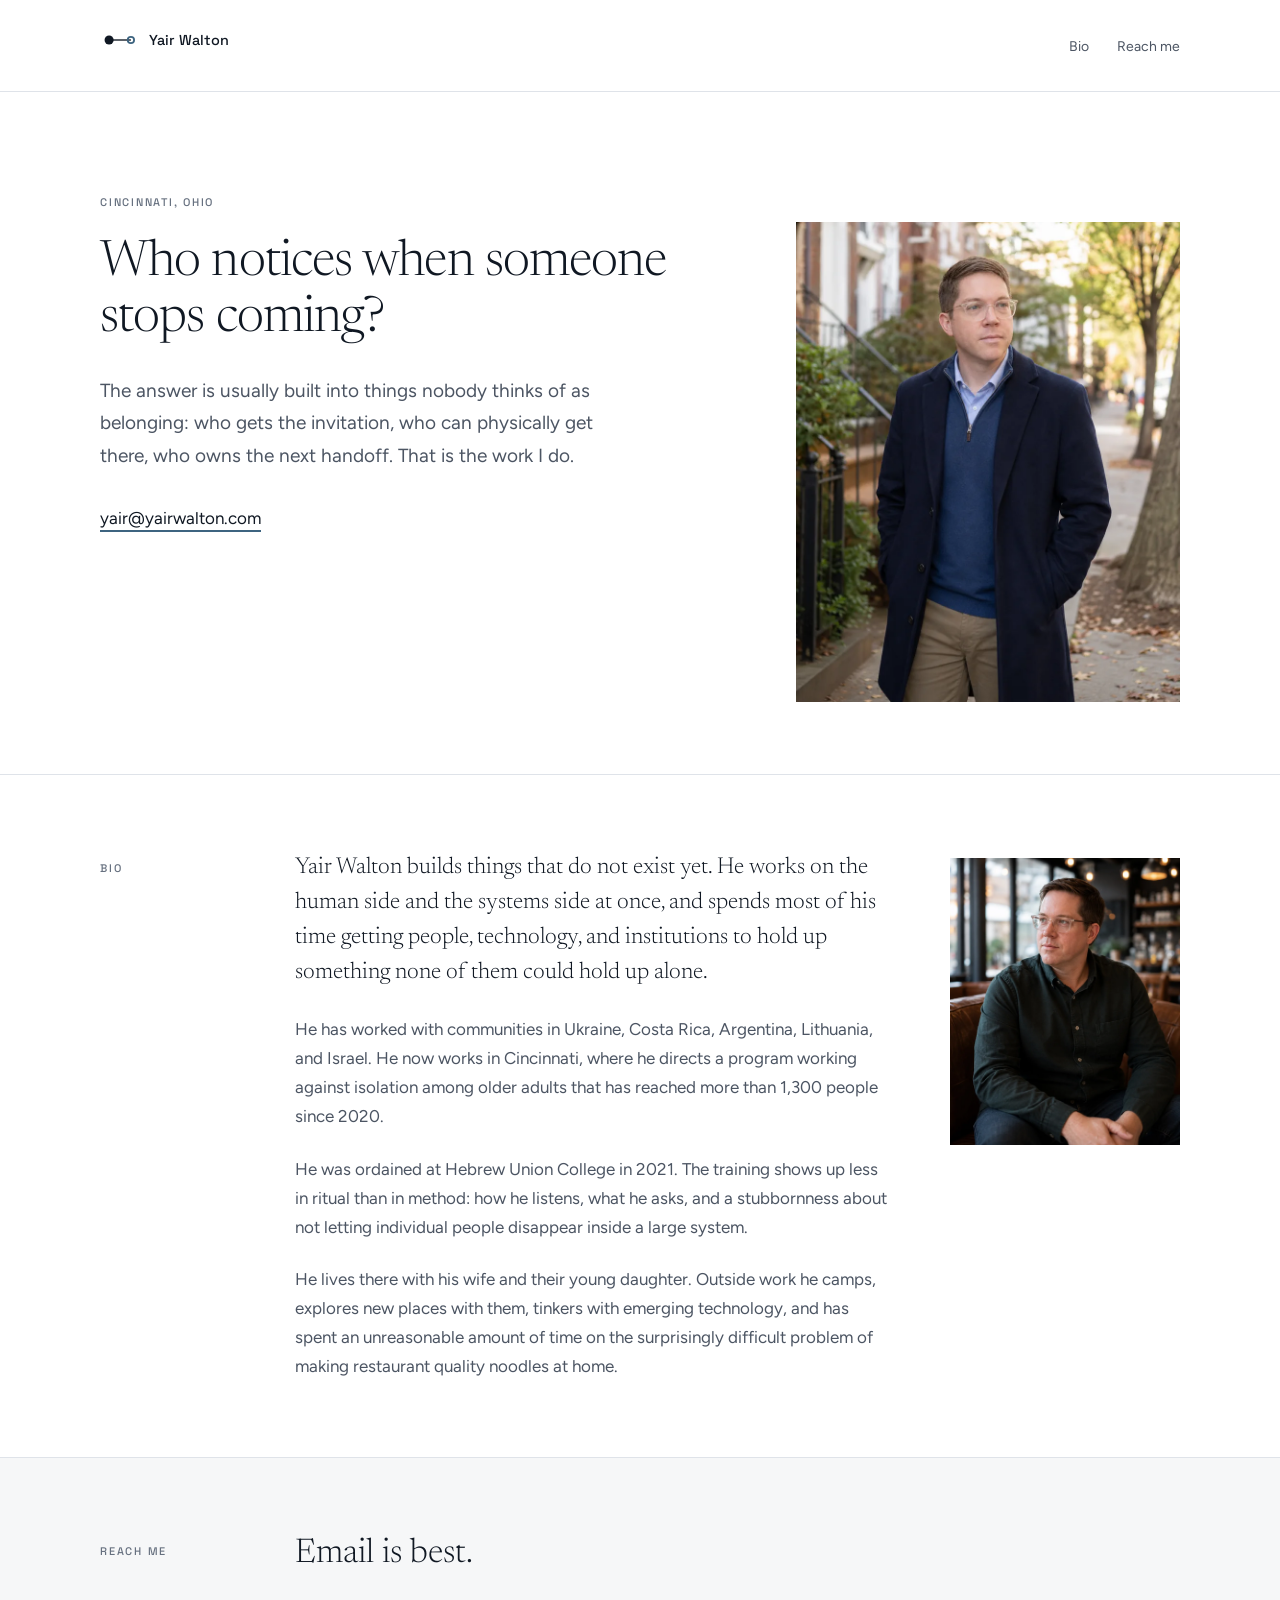
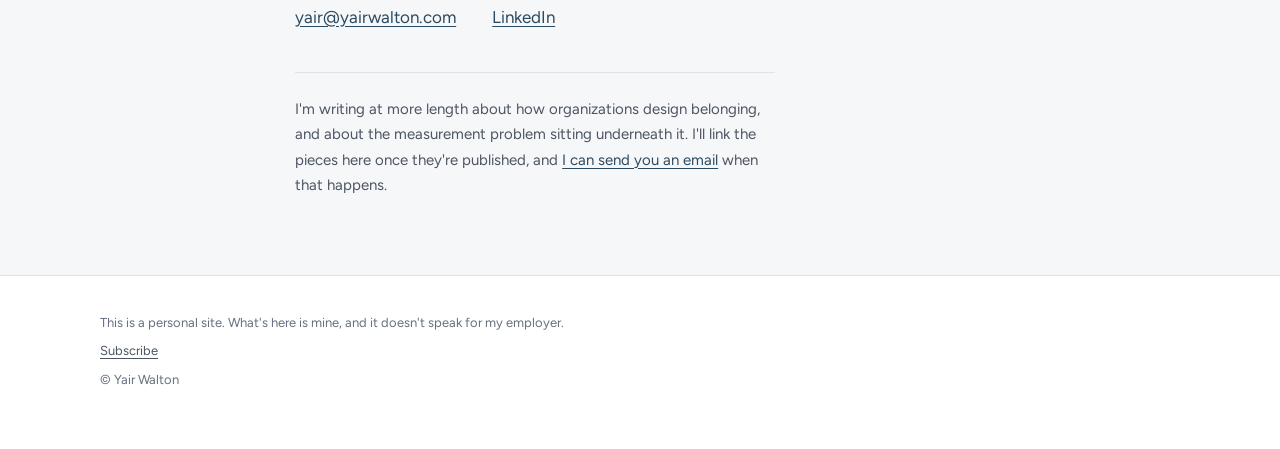
==== index.html @ 75b2b43d "Fix the ProfilePage structured data error Google reported Search Console flagged a missing required " ====
<!DOCTYPE html>
<html lang="en">
<head>
<meta charset="UTF-8">
<meta name="viewport" content="width=device-width, initial-scale=1">

<title>Yair Walton</title>
<meta name="description" content="Who notices when someone stops coming? Yair Walton builds things that do not exist yet, weaving together the people and systems that hold them up. Cincinnati, Ohio.">
<meta name="author" content="Yair Walton">
<meta name="robots" content="index, follow, max-image-preview:large, max-snippet:-1">


<link rel="canonical" href="https://yairwalton.com/">

<meta property="og:type" content="profile">
<meta property="og:locale" content="en_US">
<meta property="og:site_name" content="Yair Walton">
<meta property="og:title" content="Yair Walton">
<meta property="og:description" content="The answer is usually built into things nobody thinks of as belonging: who gets the invitation, who can physically get there, who owns the next handoff.">
<meta property="og:url" content="https://yairwalton.com/">
<meta property="og:image" content="https://yairwalton.com/assets/share-card.png">
<meta property="og:image:width" content="1200">
<meta property="og:image:height" content="630">
<meta property="og:image:alt" content="Yair Walton. Who notices when someone stops coming?">

<meta name="twitter:card" content="summary_large_image">
<meta name="twitter:title" content="Yair Walton">
<meta name="twitter:description" content="Who notices when someone stops coming?">
<meta name="twitter:image" content="https://yairwalton.com/assets/share-card.png">

<meta name="theme-color" content="#F6F7F8" media="(prefers-color-scheme: light)">
<meta name="theme-color" content="#101823" media="(prefers-color-scheme: dark)">

<link rel="icon" href="/favicon.ico" sizes="32x32">
<link rel="icon" href="/favicon.svg" type="image/svg+xml">
<link rel="apple-touch-icon" href="/assets/icon-180.png">
<link rel="manifest" href="/site.webmanifest">

<link rel="preload" href="assets/fonts/newsreader-var.woff2" as="font" type="font/woff2" crossorigin>
<link rel="preload" href="assets/fonts/figtree-var.woff2" as="font" type="font/woff2" crossorigin>
<link rel="stylesheet" href="styles.css">

<script type="application/ld+json">
{
  "@context": "https://schema.org",
  "@graph": [
    {
      "@type": "Person",
      "@id": "https://yairwalton.com/#yair",
      "name": "Yair Walton",
      "url": "https://yairwalton.com/",
      "image": {
        "@type": "ImageObject",
        "@id": "https://yairwalton.com/#portrait",
        "url": "https://yairwalton.com/assets/portrait-street-1600.webp",
        "width": 1600,
        "height": 2000,
        "caption": "Yair Walton"
      },
      "description": "Yair Walton builds things that do not exist yet, weaving together the people, systems, and networks that have to hold them up.",
      "address": {
        "@type": "PostalAddress",
        "addressLocality": "Cincinnati",
        "addressRegion": "OH",
        "addressCountry": "US"
      },
      "homeLocation": {
        "@type": "Place",
        "name": "Cincinnati, Ohio"
      },
      "alumniOf": {
        "@type": "CollegeOrUniversity",
        "name": "Hebrew Union College"
      },
      "knowsAbout": [
        "Belonging",
        "Program operations",
        "Social connection",
        "Community health",
        "Relationship centered care",
        "Outcome measurement",
        "Programme design",
        "Volunteer engagement",
        "Partnership development"
      ],
      "sameAs": [
        "https://www.linkedin.com/in/yairwalton/"
      ]
    },
    {
      "@type": "WebSite",
      "@id": "https://yairwalton.com/#website",
      "url": "https://yairwalton.com/",
      "name": "Yair Walton",
      "inLanguage": "en-US",
      "publisher": {
        "@id": "https://yairwalton.com/#yair"
      }
    },
    {
      "@type": "ProfilePage",
      "@id": "https://yairwalton.com/#page",
      "url": "https://yairwalton.com/",
      "name": "Yair Walton",
      "isPartOf": {
        "@id": "https://yairwalton.com/#website"
      },
      "mainEntity": {
        "@id": "https://yairwalton.com/#yair"
      },
      "primaryImageOfPage": {
        "@id": "https://yairwalton.com/#portrait"
      },
      "inLanguage": "en-US"
    }
  ]
}
</script>

<!--
  ANALYTICS. Two ways to turn this on. Use ONE, never both, or every visit
  gets counted twice.

  EASIEST, no code: in the Cloudflare dashboard open your Pages project,
  go to Settings, then Web Analytics, and click Enable. Cloudflare injects
  the beacon for you. Nothing here needs to change.

  IN CODE: go to Cloudflare dashboard, Web Analytics, Add a site, copy the
  token it gives you, paste it over YOUR-TOKEN-HERE below, and delete the
  two comment markers around the script tag so it goes live.

  Either way it is cookieless, collects no personal data, and needs no
  cookie banner.

<script defer src="https://static.cloudflareinsights.com/beacon.min.js"
        data-cf-beacon='{"token": "YOUR-TOKEN-HERE"}'></script>
-->
</head>
<body>

<a class="skip" href="#main">Skip to content</a>

<header class="site-head">
  <div class="wrap head-row">
    <a class="mark" href="/" aria-label="Yair Walton, home">
      <svg viewBox="0 0 44 24" role="img" aria-hidden="true" focusable="false">
        <line x1="10" y1="12" x2="34" y2="12"></line>
        <circle class="point-solid" cx="10" cy="12" r="5"></circle>
        <circle class="point-open" cx="34" cy="12" r="3.5"></circle>
      </svg>
      <span>Yair Walton</span>
    </a>
    <nav aria-label="Sections">
      <a href="#bio">Bio</a>
      <a href="#reach">Reach me</a>
    </nav>
  </div>
</header>

<main id="main">

  <!-- Opening -->
  <section class="open" aria-label="Introduction">
    <div class="wrap open-grid">
      <div>
        <p class="kicker">Cincinnati, Ohio</p>
        <h1>Who notices when someone stops coming?</h1>
        <p class="lede">
          The answer is usually built into things nobody thinks of as belonging: who gets
          the invitation, who can physically get there, who owns the next handoff. That
          is the work I do.
        </p>
        <p class="open-cta">
          <a href="mailto:yair@yairwalton.com">yair@yairwalton.com</a>
        </p>
      </div>
      <figure class="portrait">
        <img
          src="assets/portrait-street-1600.webp"
          srcset="assets/portrait-street-800.webp 800w, assets/portrait-street-1600.webp 1600w"
          sizes="(max-width: 860px) 78vw, 34vw"
          alt="Yair Walton, standing on a tree lined street in Cincinnati"
          width="1600" height="2000"
          fetchpriority="high">
      </figure>
    </div>
  </section>

  <!-- Bio -->
  <section class="section" id="bio" aria-labelledby="bio-label">
    <div class="wrap section-grid">
      <h2 class="kicker" id="bio-label">Bio</h2>
      <div class="bio-body">
        <div class="prose">
          <p>
            Yair Walton builds things that do not exist yet. He works on the human side
            and the systems side at once, and spends most of his time getting people,
            technology, and institutions to hold up something none of them could hold up
            alone.
          </p>
          <p>
            He has worked with communities in Ukraine, Costa Rica, Argentina, Lithuania,
            and Israel. He now works in Cincinnati, where he directs a program working
            against isolation among older adults that has reached more than 1,300 people
            since 2020.
          </p>
          <p>
            He was ordained at Hebrew Union College in 2021. The training shows up less in
            ritual than in method: how he listens, what he asks, and a stubbornness about
            not letting individual people disappear inside a large system.
          </p>
          <p>
            He lives there with his wife and their young daughter. Outside work he camps,
            explores new places with them, tinkers with emerging technology, and has spent
            an unreasonable amount of time on the surprisingly difficult problem of making
            restaurant quality noodles at home.
          </p>
        </div>
        <figure class="bio-shot">
          <img src="assets/portrait-cafe-1000.webp"
               alt="Yair Walton seated in a cafe, looking toward a window"
               width="1000" height="1250" loading="lazy">
        </figure>
      </div>
    </div>
  </section>

  <!-- Reach me -->
  <section class="section reach" id="reach" aria-labelledby="reach-label">
    <div class="wrap section-grid">
      <h2 class="kicker" id="reach-label">Reach me</h2>
      <div class="prose">
        <p class="big">Email is best.</p>
        <ul class="links">
          <li><a href="mailto:yair@yairwalton.com">yair@yairwalton.com</a></li>
          <li><a href="https://www.linkedin.com/in/yairwalton/" rel="me noopener">LinkedIn</a></li>
        </ul>
        <p class="routing">
          I'm writing at more length about how organizations design belonging, and about
          the measurement problem sitting underneath it. I'll link the pieces here once
          they're published, and <a href="subscribe.html">I can send you an email</a> when
          that happens.
        </p>
      </div>
    </div>
  </section>

</main>

<footer class="site-foot">
  <div class="wrap">
    <p>
      This is a personal site. What's here is mine, and it doesn't speak for my
      employer.
    </p>
    <p class="foot-links">
      <a href="/subscribe.html">Subscribe</a>
    </p>
    <p>&copy; Yair Walton</p>
  </div>
</footer>

</body>
</html>
---- styles.css ----
/* ==========================================================================
   Yair Walton, personal site

   Editorial layout: section labels sit in the left margin, the reading
   column stays narrow. Palette and type follow Yair's personal visual
   system, slate register. To move to the gold (Jewish communal) register,
   swap the two accent values under :root.

   Fonts are self-hosted from assets/fonts, so the site keeps its
   typography with no third-party request and no tracking.
   ========================================================================== */

/* ------------------------------------------------------------------ fonts */

@font-face {
  font-family: 'Newsreader';
  src: url('assets/fonts/newsreader-var.woff2') format('woff2-variations');
  font-weight: 200 800;
  font-style: normal;
  font-display: swap;
}
@font-face {
  font-family: 'Newsreader';
  src: url('assets/fonts/newsreader-italic-var.woff2') format('woff2-variations');
  font-weight: 200 800;
  font-style: italic;
  font-display: swap;
}
@font-face {
  font-family: 'Figtree';
  src: url('assets/fonts/figtree-var.woff2') format('woff2-variations');
  font-weight: 300 900;
  font-style: normal;
  font-display: swap;
}
@font-face {
  font-family: 'Space Grotesk';
  src: url('assets/fonts/space-grotesk-var.woff2') format('woff2-variations');
  font-weight: 300 700;
  font-style: normal;
  font-display: swap;
}

/* ----------------------------------------------------------------- tokens */

:root {
  --porcelain: #F6F7F8;
  --card: #FFFFFF;
  --line: #DFE3E9;

  --ink: #101823;
  --ink-2: #4C5563;
  /* #66707F, not a lighter grey: labels and the footer disclaimer are small
     text and need 4.5:1. This clears it on both white and porcelain. */
  --ink-3: #66707F;

  /* Accent, slate register */
  --accent: #3D6480;
  --accent-deep: #2B4A61;

  /* Gold register, for an easy switch:
     --accent: #A2761C; --accent-deep: #7D5A12; */

  --measure: 60ch;
  --pad: clamp(1.25rem, 5vw, 4rem);
  --rail: 9rem;   /* width of the left label column */
}

/* Evening palette. Same system, reversed, per the brand's dark treatment. */
@media (prefers-color-scheme: dark) {
  :root {
    --porcelain: #16202C;
    --card: #101823;
    --line: rgba(255, 255, 255, 0.14);

    --ink: #FFFFFF;
    --ink-2: rgba(255, 255, 255, 0.72);
    --ink-3: rgba(255, 255, 255, 0.55);

    --accent: #8EB6D0;
    --accent-deep: #8EB6D0;
  }
}

*, *::before, *::after { box-sizing: border-box; }

html { -webkit-text-size-adjust: 100%; scroll-behavior: smooth; }

@media (prefers-reduced-motion: reduce) {
  html { scroll-behavior: auto; }
  * { animation: none !important; transition: none !important; }
}

body {
  margin: 0;
  background: var(--card);
  color: var(--ink);
  font-family: 'Figtree', system-ui, -apple-system, 'Segoe UI', sans-serif;
  font-size: 1.0625rem;
  line-height: 1.7;
  -webkit-font-smoothing: antialiased;
}

img { max-width: 100%; height: auto; display: block; }

a { color: var(--accent-deep); text-underline-offset: 3px; }
a:hover { color: var(--ink); }

:focus-visible { outline: 2px solid var(--accent); outline-offset: 3px; }

.skip { position: absolute; left: -9999px; background: var(--ink); color: var(--card); padding: 0.75rem 1rem; z-index: 10; }
.skip:focus { left: 1rem; top: 1rem; }

.wrap { max-width: 1080px; margin: 0 auto; }

/* ---------------------------------------------------------------- labels */

/* Section labels are real headings, so screen readers and search engines
   can see the document structure. They are styled down, not sized up. */
.kicker {
  font-family: 'Space Grotesk', system-ui, sans-serif;
  font-weight: 500;
  font-size: 0.6875rem;
  line-height: 1.5;
  letter-spacing: 0.16em;
  text-transform: uppercase;
  color: var(--ink-3);
  margin: 0;
}

/* ------------------------------------------------------------------ head */

.site-head {
  padding: 1.75rem var(--pad);
  border-bottom: 1px solid var(--line);
}

.head-row {
  display: flex;
  align-items: baseline;
  justify-content: space-between;
  gap: 1.5rem;
  flex-wrap: wrap;
}

.mark {
  display: inline-flex;
  align-items: center;
  gap: 0.55rem;
  text-decoration: none;
  color: var(--ink);
  font-family: 'Space Grotesk', system-ui, sans-serif;
  font-weight: 500;
  font-size: 0.9rem;
}
.mark svg { width: 40px; height: 22px; }
.mark line { stroke: var(--ink); stroke-width: 1.5; }
.mark .point-solid { fill: var(--ink); }
.mark .point-open { fill: none; stroke: var(--accent); stroke-width: 2; }

.site-head nav { display: flex; gap: 1.75rem; font-size: 0.875rem; }
.site-head nav a { text-decoration: none; color: var(--ink-2); padding: 0.25rem 0; }
.site-head nav a:hover { color: var(--ink); }

/* --------------------------------------------------------------- opening */

.open { padding: clamp(3rem, 8vw, 6.5rem) var(--pad) clamp(2.5rem, 6vw, 4.5rem); }

.open-grid {
  display: grid;
  grid-template-columns: minmax(0, 1fr) minmax(0, 0.62fr);
  gap: clamp(2rem, 6vw, 5rem);
  align-items: start;
}

.open h1 {
  font-family: 'Newsreader', Georgia, serif;
  font-weight: 300;
  font-size: clamp(2rem, 4.4vw, 3.125rem);
  line-height: 1.12;
  letter-spacing: -0.018em;
  margin: 1.5rem 0 1.75rem;
  text-wrap: pretty;
}

.lede {
  font-size: clamp(1.0625rem, 1.5vw, 1.1875rem);
  color: var(--ink-2);
  max-width: 44ch;
  margin: 0 0 2rem;
}

.open-cta { margin: 0; font-size: 1.0625rem; }
.open-cta a {
  text-decoration: none;
  border-bottom: 2px solid var(--accent);
  padding-bottom: 2px;
  color: var(--ink);
}
.open-cta a:hover { border-bottom-color: var(--ink); }

/* The portrait sits slightly low, so it reads as placed rather than slotted. */
.portrait { margin: 0; padding-top: 1.75rem; }
.portrait img { width: 100%; object-fit: cover; aspect-ratio: 4 / 5; }

/* -------------------------------------------------------------- sections */

.section {
  padding: clamp(2.75rem, 6vw, 4.75rem) var(--pad);
  border-top: 1px solid var(--line);
}

.section-grid {
  display: grid;
  grid-template-columns: var(--rail) minmax(0, 1fr);
  gap: 0 clamp(1.5rem, 4vw, 3.5rem);
  align-items: start;
}

/* Labels hang in the margin, aligned to the first line of text. */
.section-grid > .kicker { padding-top: 0.55rem; }

.prose { max-width: var(--measure); }
.prose > p { margin: 0 0 1.5rem; color: var(--ink-2); }
.prose > p:last-child { margin-bottom: 0; }

.prose > p:first-child {
  font-family: 'Newsreader', Georgia, serif;
  font-weight: 300;
  font-size: clamp(1.1875rem, 2.1vw, 1.4375rem);
  line-height: 1.52;
  color: var(--ink);
}

blockquote {
  margin: 2.25rem 0;
  padding-left: 1.5rem;
  border-left: 2px solid var(--accent);
}
blockquote p {
  margin: 0;
  font-family: 'Newsreader', Georgia, serif;
  font-style: italic;
  font-weight: 300;
  font-size: clamp(1.3125rem, 2.6vw, 1.75rem);
  line-height: 1.35;
  color: var(--ink);
  max-width: 24ch;
}

/* ------------------------------------------------------------- reach me */

.reach { background: var(--porcelain); }

.prose > p.big {
  font-family: 'Newsreader', Georgia, serif;
  font-weight: 300;
  font-size: clamp(1.5rem, 3.2vw, 2.125rem);
  line-height: 1.2;
  color: var(--ink);
  margin: 0 0 1.5rem;
}

.links {
  list-style: none;
  padding: 0;
  margin: 0 0 2.25rem;
  display: flex;
  flex-wrap: wrap;
  gap: 0.35rem 2.25rem;
  font-size: 1.0625rem;
}
.links a { display: inline-block; padding: 0.25rem 0; }

.routing {
  color: var(--ink-3);
  font-size: 0.9375rem;
  max-width: 48ch;
  padding-top: 1.5rem;
  border-top: 1px solid var(--line);
}
.prose > .routing { margin-bottom: 0; }

/* ------------------------------------------------------------------ foot */

.site-foot {
  padding: 2.25rem var(--pad) 3.25rem;
  border-top: 1px solid var(--line);
  color: var(--ink-3);
  font-size: 0.8125rem;
}
.site-foot p { margin: 0 0 0.4rem; max-width: 62ch; }

/* ---------------------------------------------------------------- narrow */

@media (max-width: 860px) {
  .open-grid { grid-template-columns: 1fr; }

  /* Headline first, portrait after. To lead with the photo on phones
     instead, add: .portrait { order: -1; } */
  .portrait { padding-top: 0; margin-top: 2rem; max-width: 300px; }

  /* Labels move above the text instead of into the margin. */
  .section-grid { grid-template-columns: 1fr; gap: 0.85rem; }
  .section-grid > .kicker { padding-top: 0; }
}

/* ==========================================================================
   Additional pages: press, subscribe, splash
   ========================================================================== */

/* Keeps the same left edge as every other page; only the text column narrows. */
.wrap.narrow { max-width: 1080px; }
.wrap.narrow > * { max-width: 640px; }

.page-title {
  font-family: 'Newsreader', Georgia, serif;
  font-weight: 300;
  font-size: clamp(1.875rem, 4vw, 2.875rem);
  line-height: 1.14;
  letter-spacing: -0.015em;
  margin: 1.25rem 0 1.5rem;
  max-width: 26ch;
  text-wrap: pretty;
}

/* Topic lists on the press page. Markers, not bullets. */
ul.plain {
  list-style: none;
  padding: 0;
  margin: 0;
}
ul.plain li {
  color: var(--ink-2);
  padding: 0.85rem 0 0.85rem 1.5rem;
  border-top: 1px solid var(--line);
  position: relative;
}
ul.plain li:last-child { border-bottom: 1px solid var(--line); }
ul.plain li::before {
  content: '';
  position: absolute;
  left: 0;
  top: 1.55rem;
  width: 7px;
  height: 7px;
  border-radius: 50%;
  background: var(--accent);
}

.shot {
  margin: 0 0 1.5rem;
  max-width: 260px;
  border: 1px solid var(--line);
  padding: 0.5rem;
}
.shot img { width: 100%; aspect-ratio: 4 / 5; object-fit: cover; }

/* ------------------------------------------------------------------ form */

.signup { margin: 2.5rem 0 1.75rem; }

.signup label {
  display: block;
  font-family: 'Space Grotesk', system-ui, sans-serif;
  font-weight: 500;
  font-size: 0.6875rem;
  letter-spacing: 0.16em;
  text-transform: uppercase;
  color: var(--ink-3);
  margin-bottom: 0.6rem;
}

.signup-row { display: flex; flex-wrap: wrap; gap: 0.75rem; }

.signup input {
  flex: 1 1 16rem;
  min-width: 0;
  font-family: inherit;
  font-size: 1rem;
  color: var(--ink);
  background: var(--card);
  border: 1px solid var(--line);
  border-bottom-color: var(--ink-3);
  padding: 0.85rem 1rem;
  border-radius: 0;
}
.signup input::placeholder { color: var(--ink-3); }
.signup input:focus-visible { outline: 2px solid var(--accent); outline-offset: 1px; }

.signup button {
  font-family: inherit;
  font-size: 0.9375rem;
  font-weight: 600;
  color: var(--card);
  background: var(--ink);
  border: 1px solid var(--ink);
  padding: 0.85rem 1.5rem;
  cursor: pointer;
  border-radius: 0;
  transition: background 160ms ease, color 160ms ease;
}
.signup button:hover { background: transparent; color: var(--ink); }

/* ---------------------------------------------------------------- splash */

.splash {
  min-height: 100vh;
  display: flex;
  align-items: center;
  padding: clamp(3rem, 10vh, 7rem) var(--pad);
}
.mark-lg { margin-bottom: 2.5rem; }
.mark-lg svg { width: 64px; height: 35px; }
.mark-lg line { stroke: var(--ink); stroke-width: 1.5; }
.mark-lg .point-solid { fill: var(--ink); }
.mark-lg .point-open { fill: none; stroke: var(--accent); stroke-width: 2; }
.splash .page-title { margin-top: 1rem; }
.splash .routing { margin-top: 2.5rem; }

/* ------------------------------------------------------------ foot links */

.foot-links { display: flex; flex-wrap: wrap; gap: 1.5rem; margin-bottom: 0.75rem; }
.foot-links a { color: var(--ink-2); }
.foot-links a:hover { color: var(--ink); }

/* ------------------------------------------------------------------- bio */

.bio-body {
  display: grid;
  grid-template-columns: minmax(0, 1fr) minmax(0, 230px);
  gap: clamp(1.75rem, 4vw, 3rem);
  align-items: start;
}
.bio-body .prose { max-width: 54ch; }

.bio-shot { margin: 0.4rem 0 0; }
.bio-shot img { width: 100%; aspect-ratio: 4 / 5; object-fit: cover; }

@media (max-width: 860px) {
  .bio-body { grid-template-columns: 1fr; }
  .bio-shot { max-width: 230px; margin-top: 0.5rem; }
}
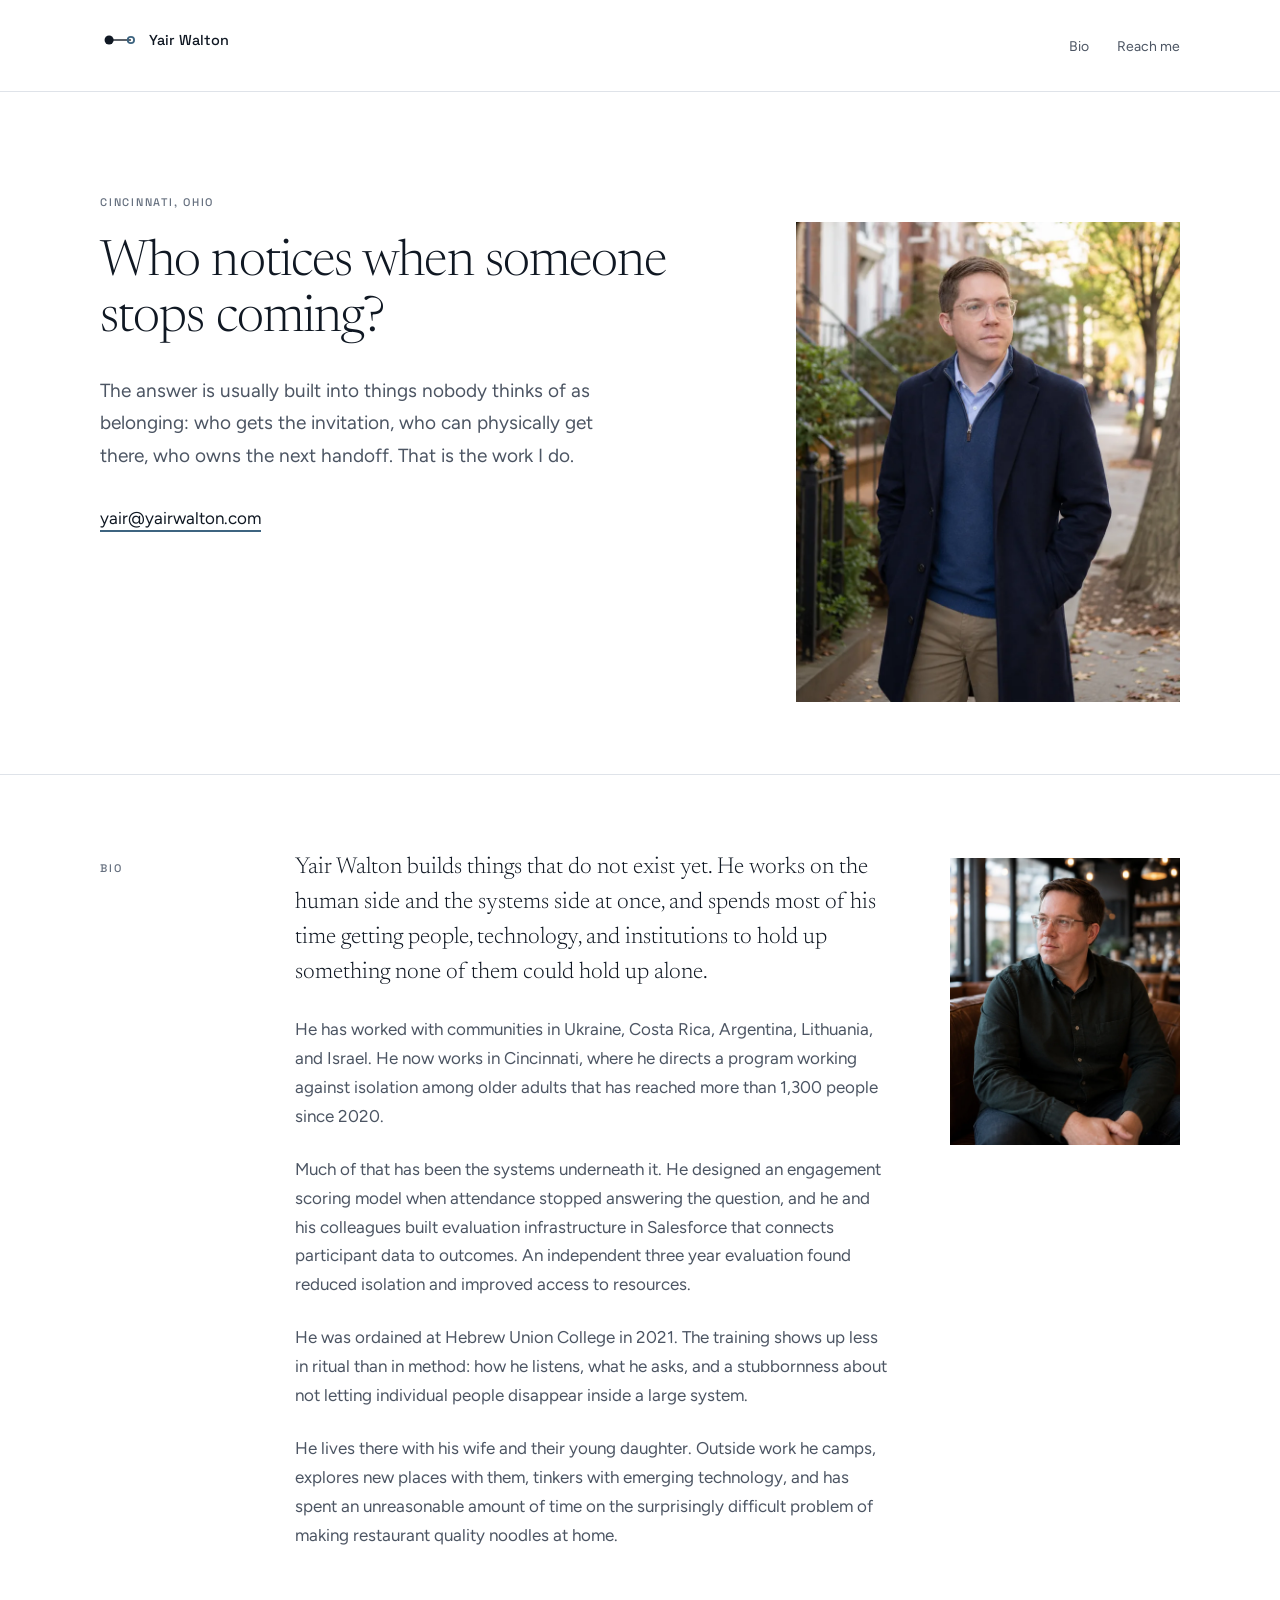
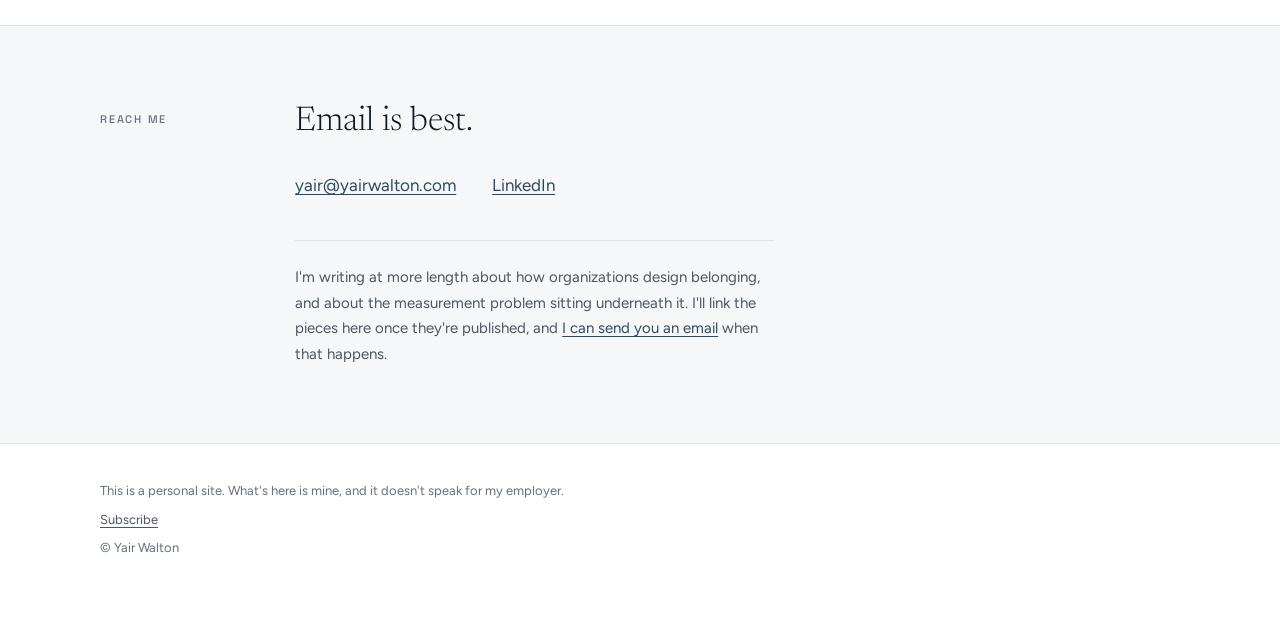
==== commit 2ab6c386: "Add the measurement work and the independent evaluation to the bio Two things worth having from Yair" ====
--- a/index.html
+++ b/index.html
@@ -205,6 +205,13 @@
             since 2020.
           </p>
           <p>
+            Much of that has been the systems underneath it. He designed an engagement
+            scoring model when attendance stopped answering the question, and he and his
+            colleagues built evaluation infrastructure in Salesforce that connects
+            participant data to outcomes. An independent three year evaluation found
+            reduced isolation and improved access to resources.
+          </p>
+          <p>
             He was ordained at Hebrew Union College in 2021. The training shows up less in
             ritual than in method: how he listens, what he asks, and a stubbornness about
             not letting individual people disappear inside a large system.
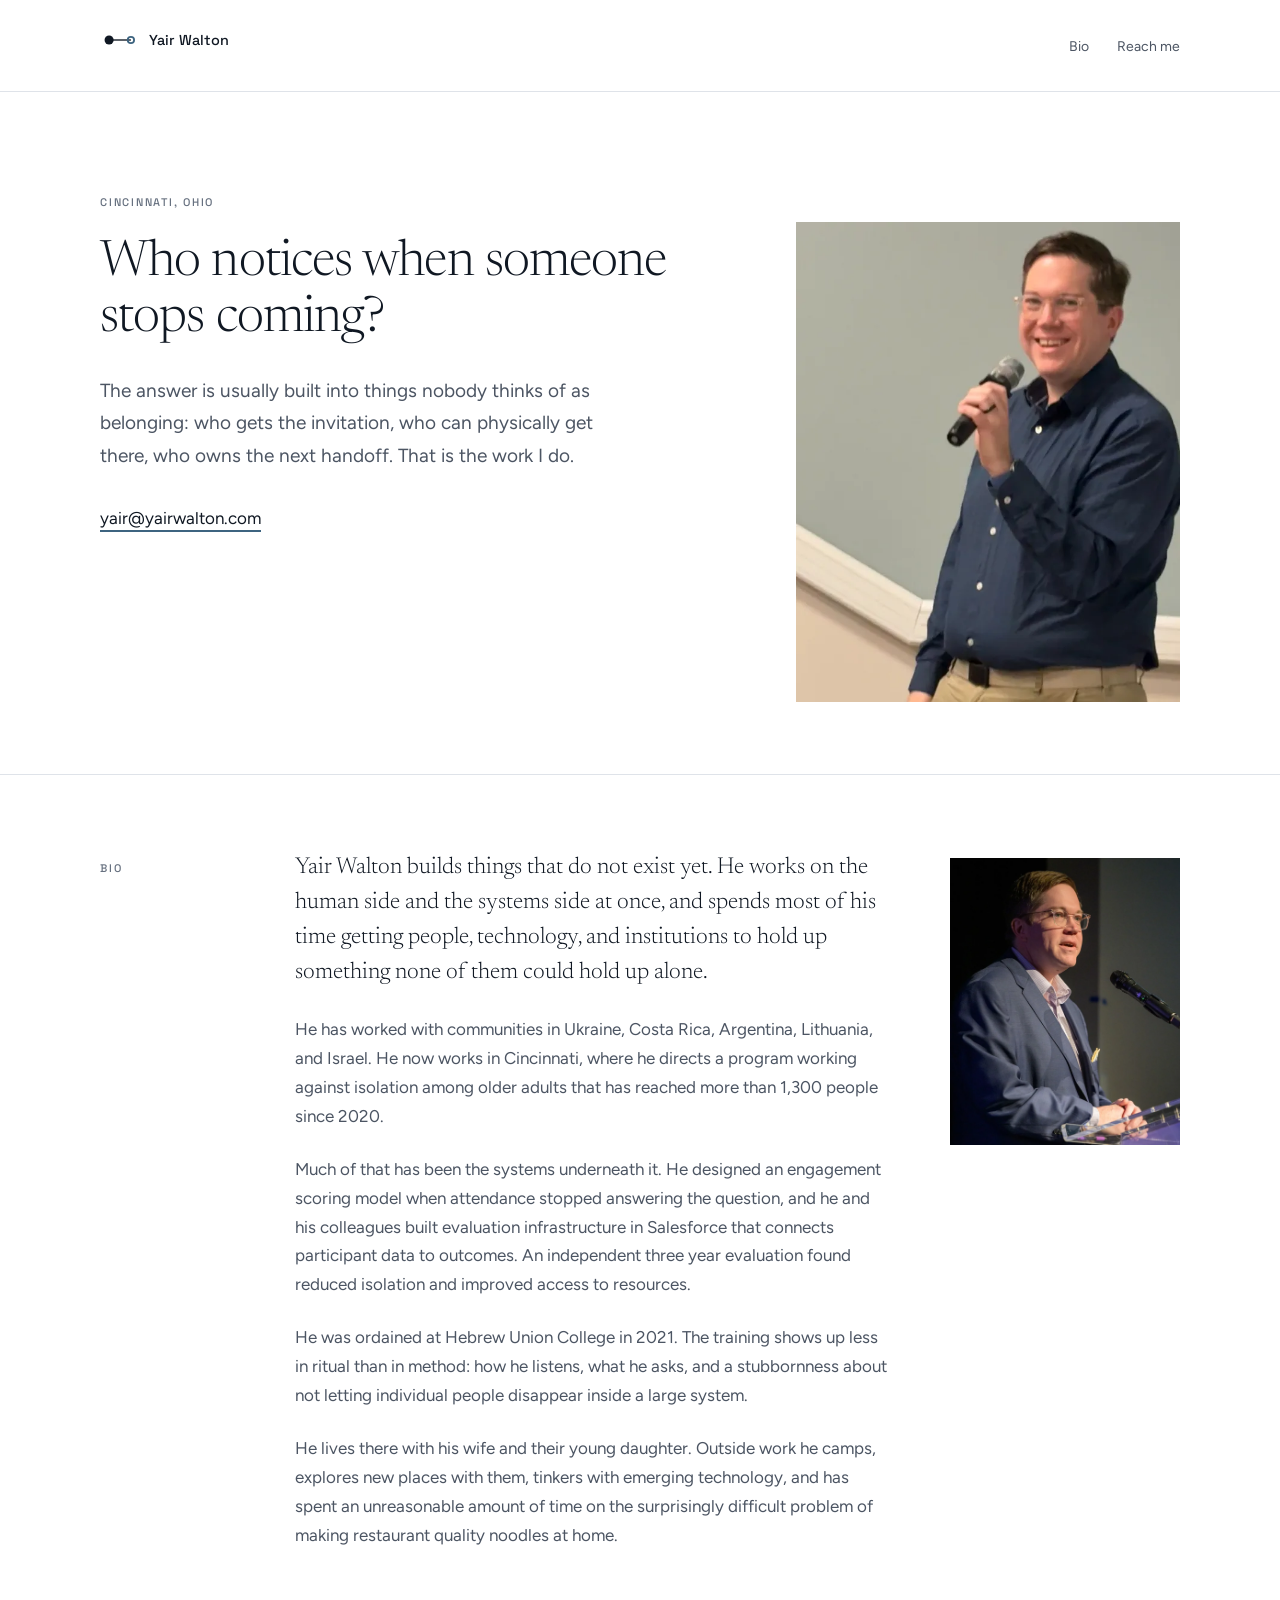
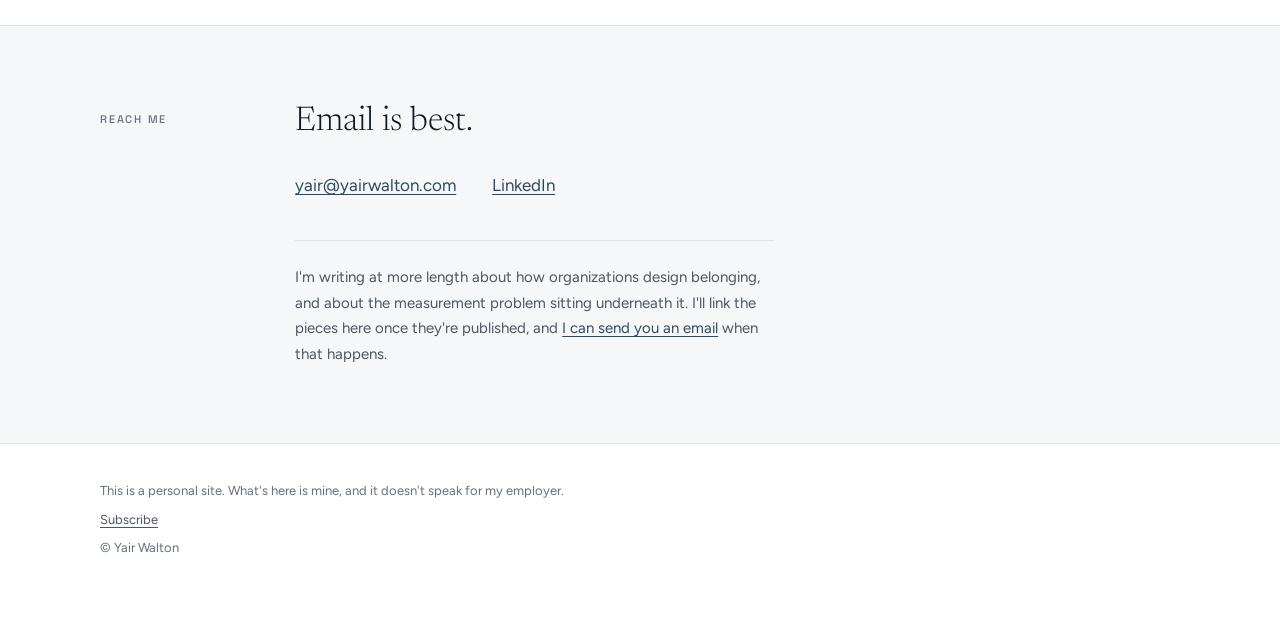
==== commit 2488a7e9: "Replace generated portraits with real photographs Both images on the page are now actual photos:  - " ====
--- a/index.html
+++ b/index.html
@@ -52,9 +52,9 @@
       "image": {
         "@type": "ImageObject",
         "@id": "https://yairwalton.com/#portrait",
-        "url": "https://yairwalton.com/assets/portrait-street-1600.webp",
-        "width": 1600,
-        "height": 2000,
+        "url": "https://yairwalton.com/assets/portrait-speaking-920.webp",
+        "width": 920,
+        "height": 1150,
         "caption": "Yair Walton"
       },
       "description": "Yair Walton builds things that do not exist yet, weaving together the people, systems, and networks that have to hold them up.",
@@ -85,7 +85,8 @@
       ],
       "sameAs": [
         "https://www.linkedin.com/in/yairwalton/"
-      ]
+      ],
+      "disambiguatingDescription": "Community program builder and operations leader in Cincinnati, Ohio, focused on social connection and outcome measurement."
     },
     {
       "@type": "WebSite",
@@ -94,6 +95,10 @@
       "name": "Yair Walton",
       "inLanguage": "en-US",
       "publisher": {
+        "@id": "https://yairwalton.com/#yair"
+      },
+      "description": "The personal site of Yair Walton, who builds community programs and the systems that measure whether they reach the people they are meant to reach.",
+      "about": {
         "@id": "https://yairwalton.com/#yair"
       }
     },
@@ -111,7 +116,9 @@
       "primaryImageOfPage": {
         "@id": "https://yairwalton.com/#portrait"
       },
-      "inLanguage": "en-US"
+      "inLanguage": "en-US",
+      "dateCreated": "2026-08-08",
+      "dateModified": "2026-08-08"
     }
   ]
 }
@@ -176,11 +183,11 @@
       </div>
       <figure class="portrait">
         <img
-          src="assets/portrait-street-1600.webp"
-          srcset="assets/portrait-street-800.webp 800w, assets/portrait-street-1600.webp 1600w"
+          src="assets/portrait-speaking-920.webp"
+          srcset="assets/portrait-speaking-640.webp 640w, assets/portrait-speaking-920.webp 920w"
           sizes="(max-width: 860px) 78vw, 34vw"
-          alt="Yair Walton, standing on a tree lined street in Cincinnati"
-          width="1600" height="2000"
+          alt="Yair Walton speaking to a room, holding a microphone"
+          width="920" height="1150"
           fetchpriority="high">
       </figure>
     </div>
@@ -224,8 +231,8 @@
           </p>
         </div>
         <figure class="bio-shot">
-          <img src="assets/portrait-cafe-1000.webp"
-               alt="Yair Walton seated in a cafe, looking toward a window"
+          <img src="assets/portrait-podium-1000.webp"
+               alt="Yair Walton speaking at a podium"
                width="1000" height="1250" loading="lazy">
         </figure>
       </div>
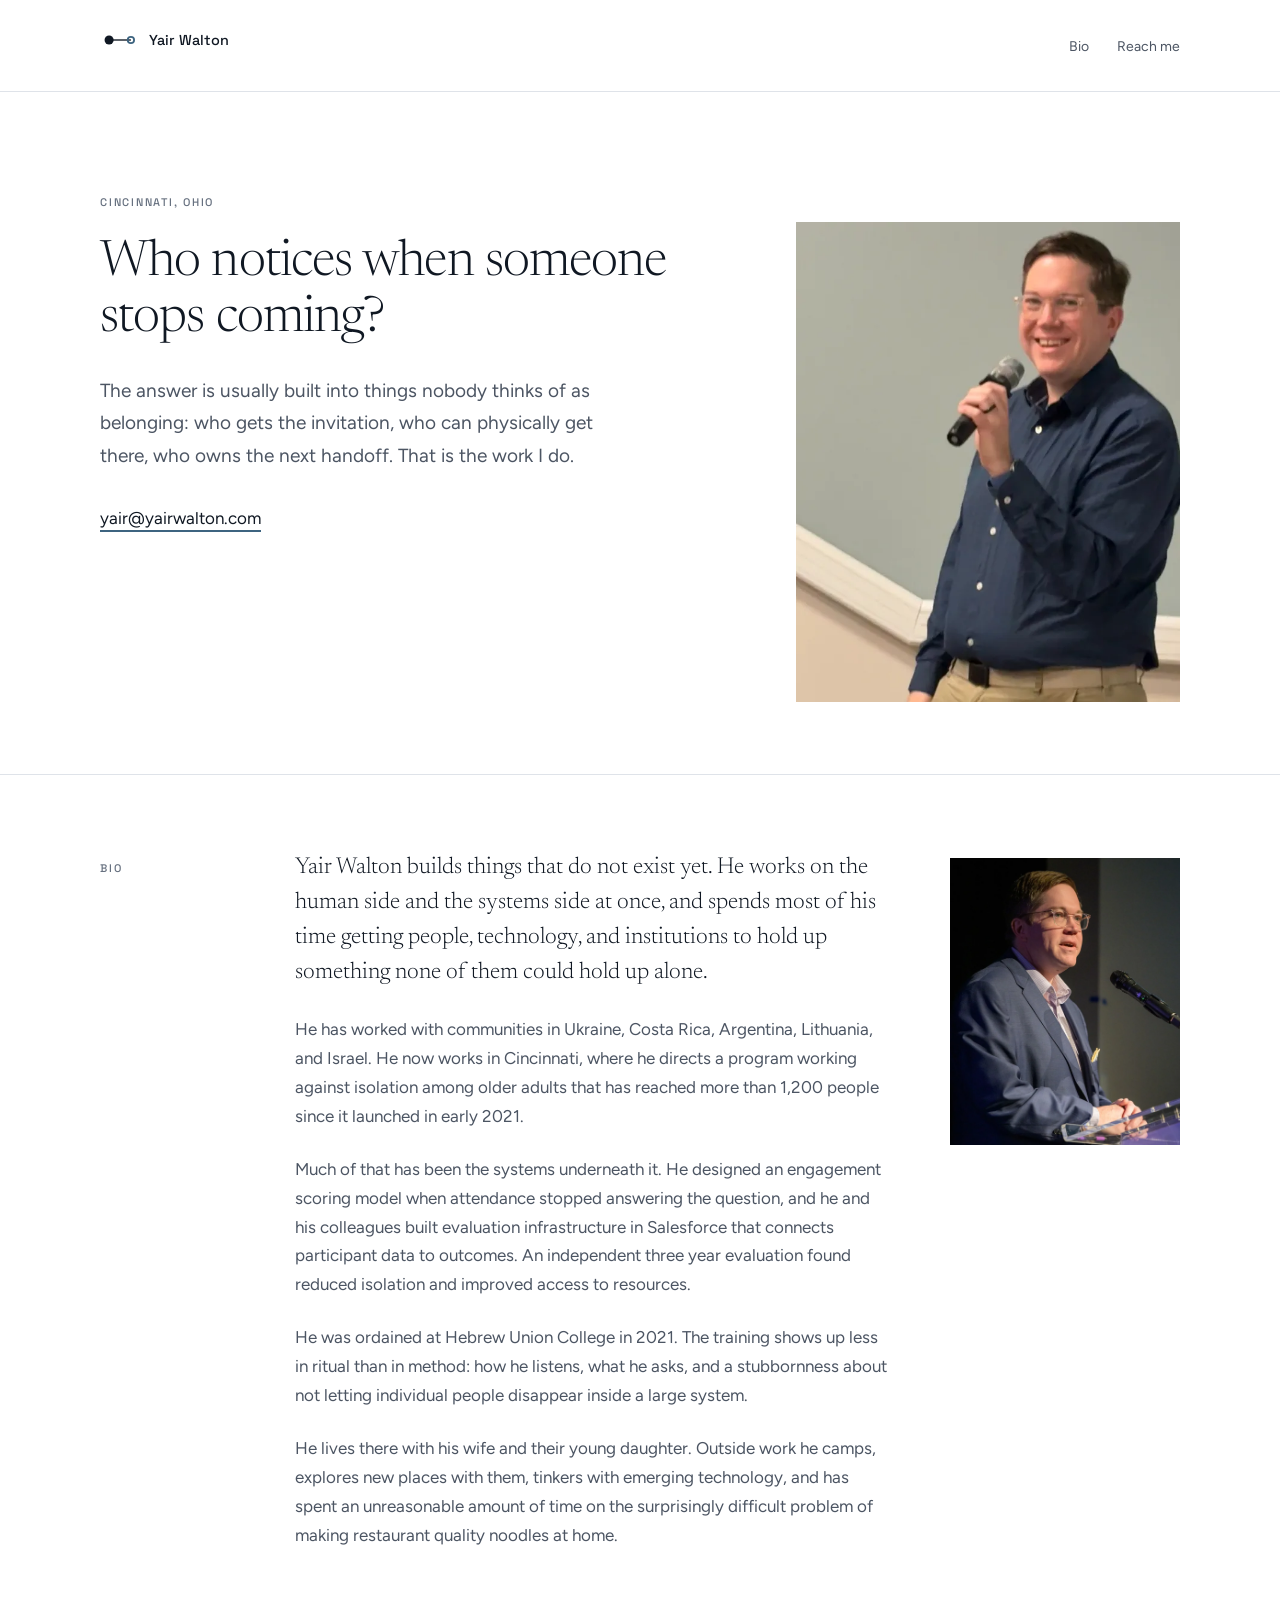
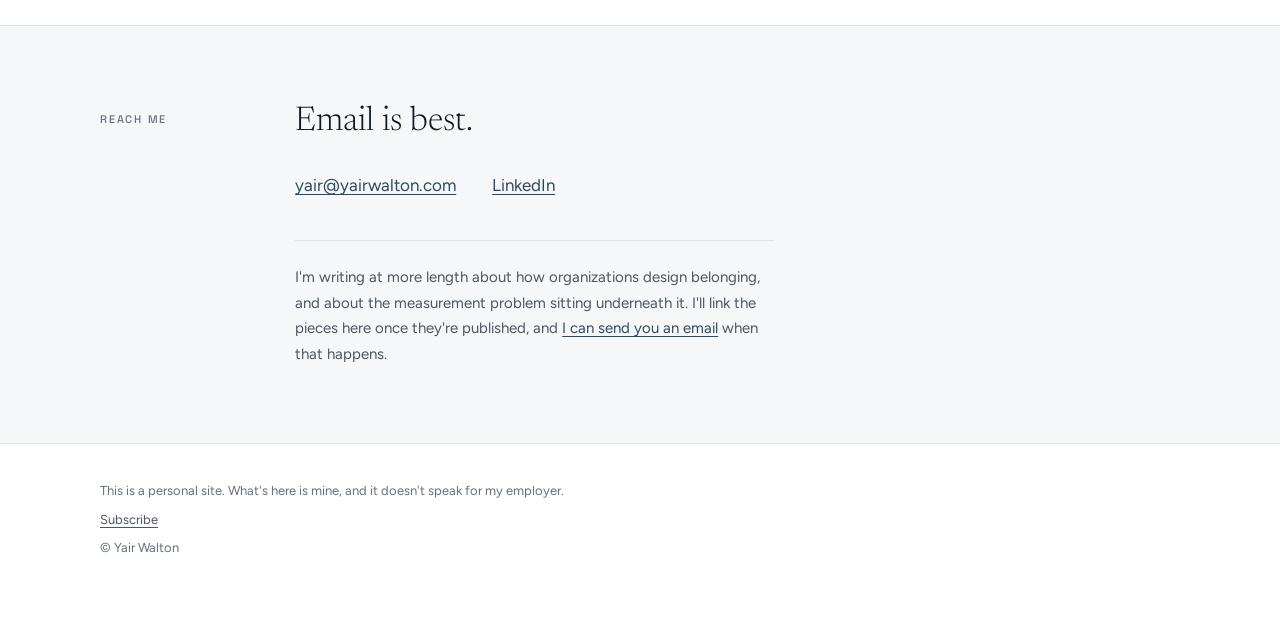
==== commit c2f1d2ec: "Correct the reach figure and the launch year The bio said the program had reached more than 1,300 pe" ====
--- a/index.html
+++ b/index.html
@@ -208,8 +208,8 @@
           <p>
             He has worked with communities in Ukraine, Costa Rica, Argentina, Lithuania,
             and Israel. He now works in Cincinnati, where he directs a program working
-            against isolation among older adults that has reached more than 1,300 people
-            since 2020.
+            against isolation among older adults that has reached more than 1,200 people
+            since it launched in early 2021.
           </p>
           <p>
             Much of that has been the systems underneath it. He designed an engagement
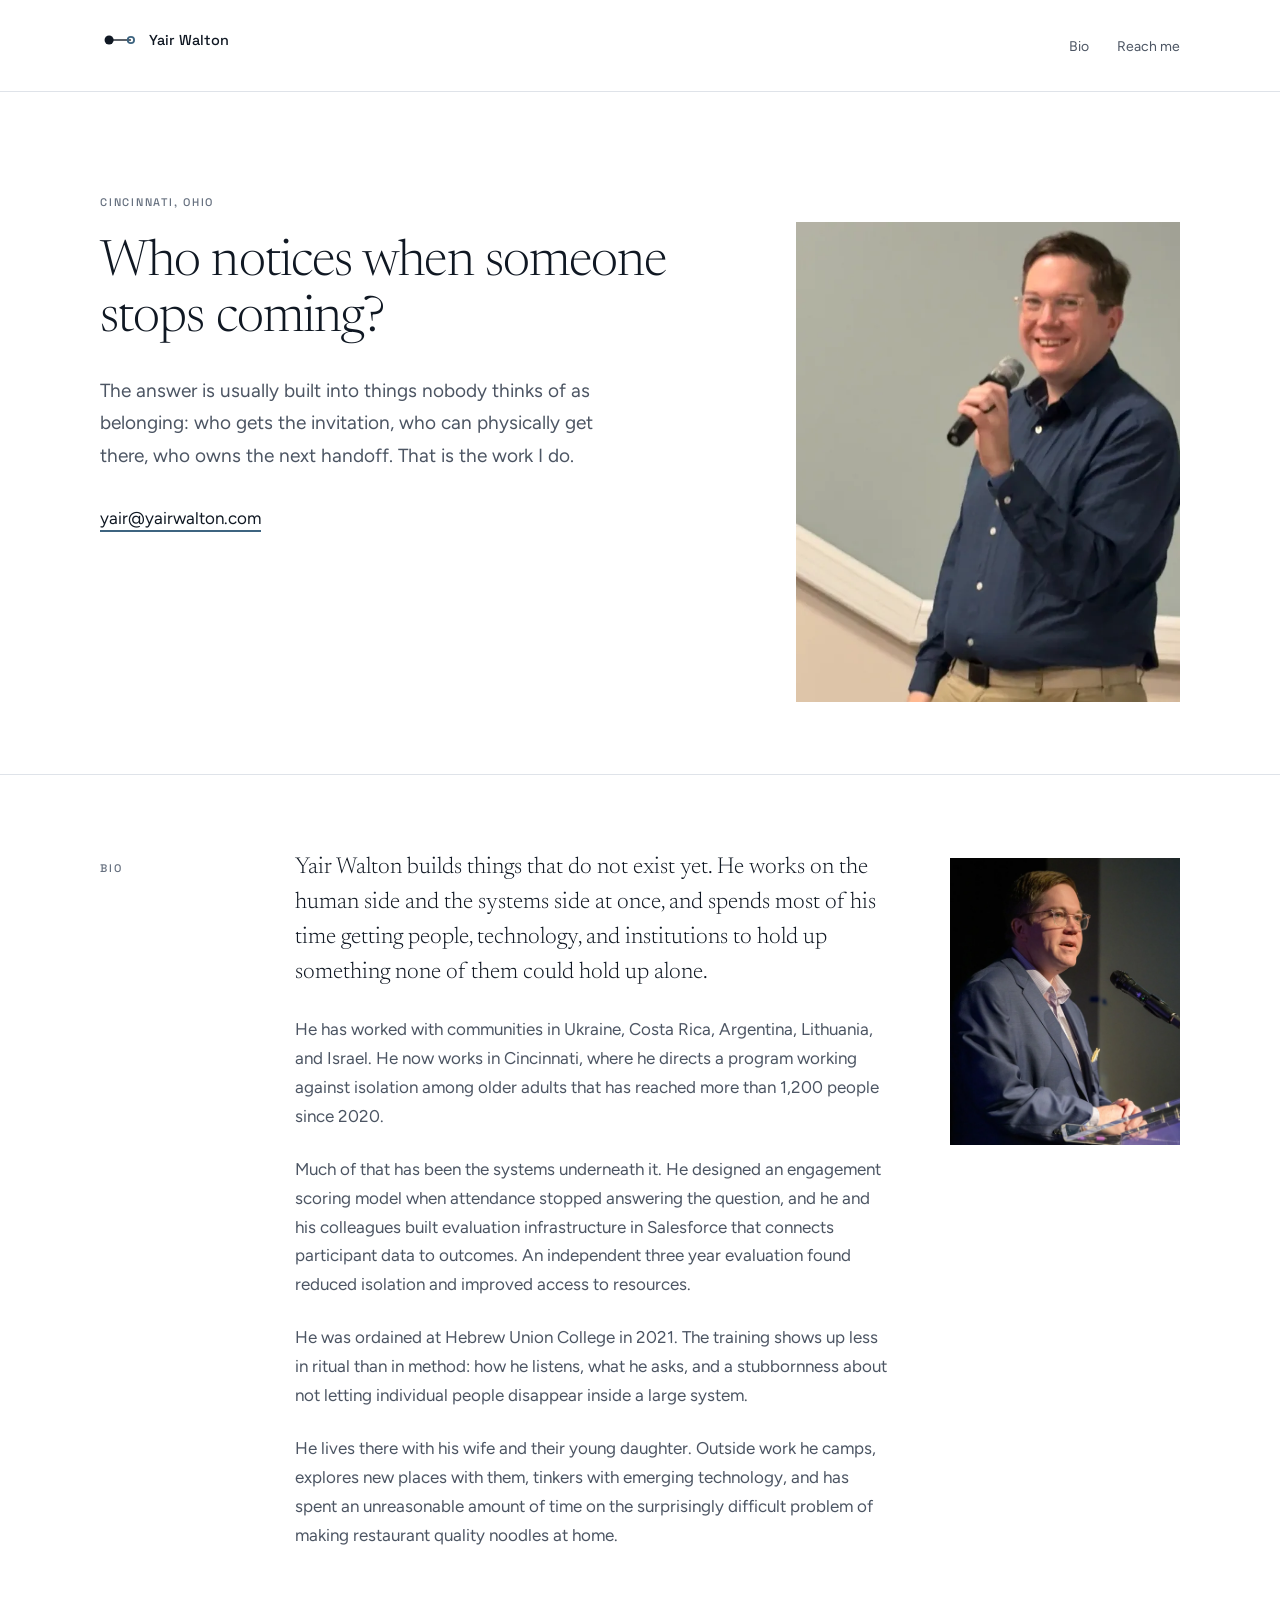
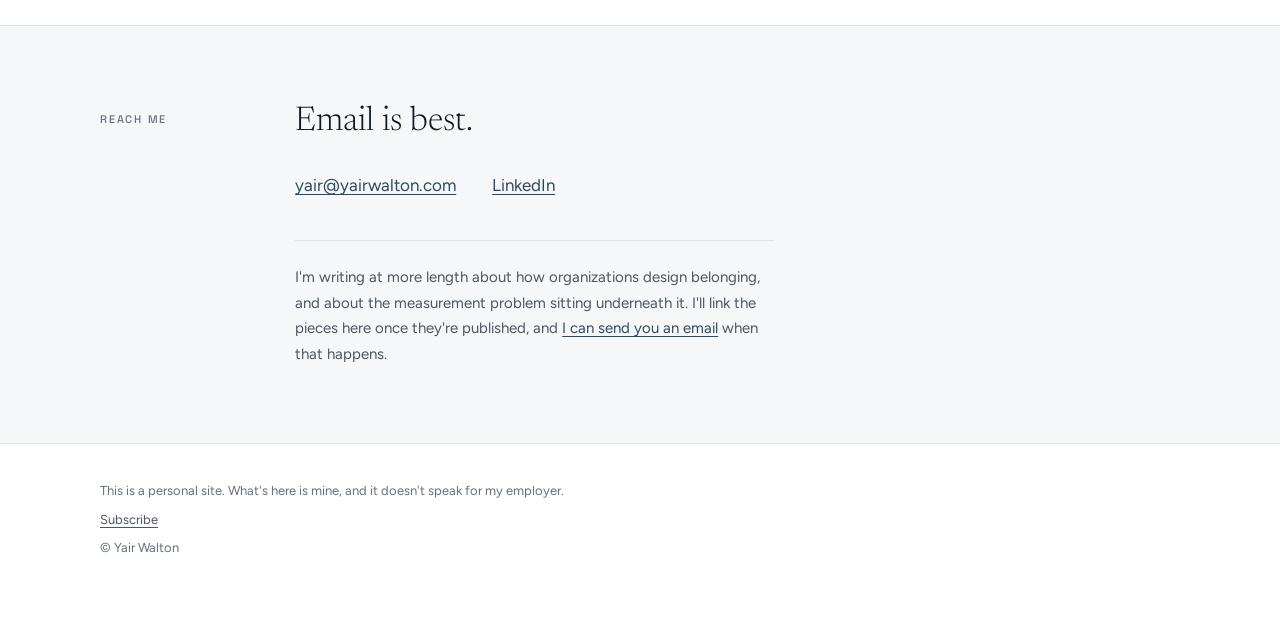
==== commit ff518266: "Restore the approved launch year The reach sentence said the program launched in early 2021. The app" ====
--- a/index.html
+++ b/index.html
@@ -209,7 +209,7 @@
             He has worked with communities in Ukraine, Costa Rica, Argentina, Lithuania,
             and Israel. He now works in Cincinnati, where he directs a program working
             against isolation among older adults that has reached more than 1,200 people
-            since it launched in early 2021.
+            since 2020.
           </p>
           <p>
             Much of that has been the systems underneath it. He designed an engagement
